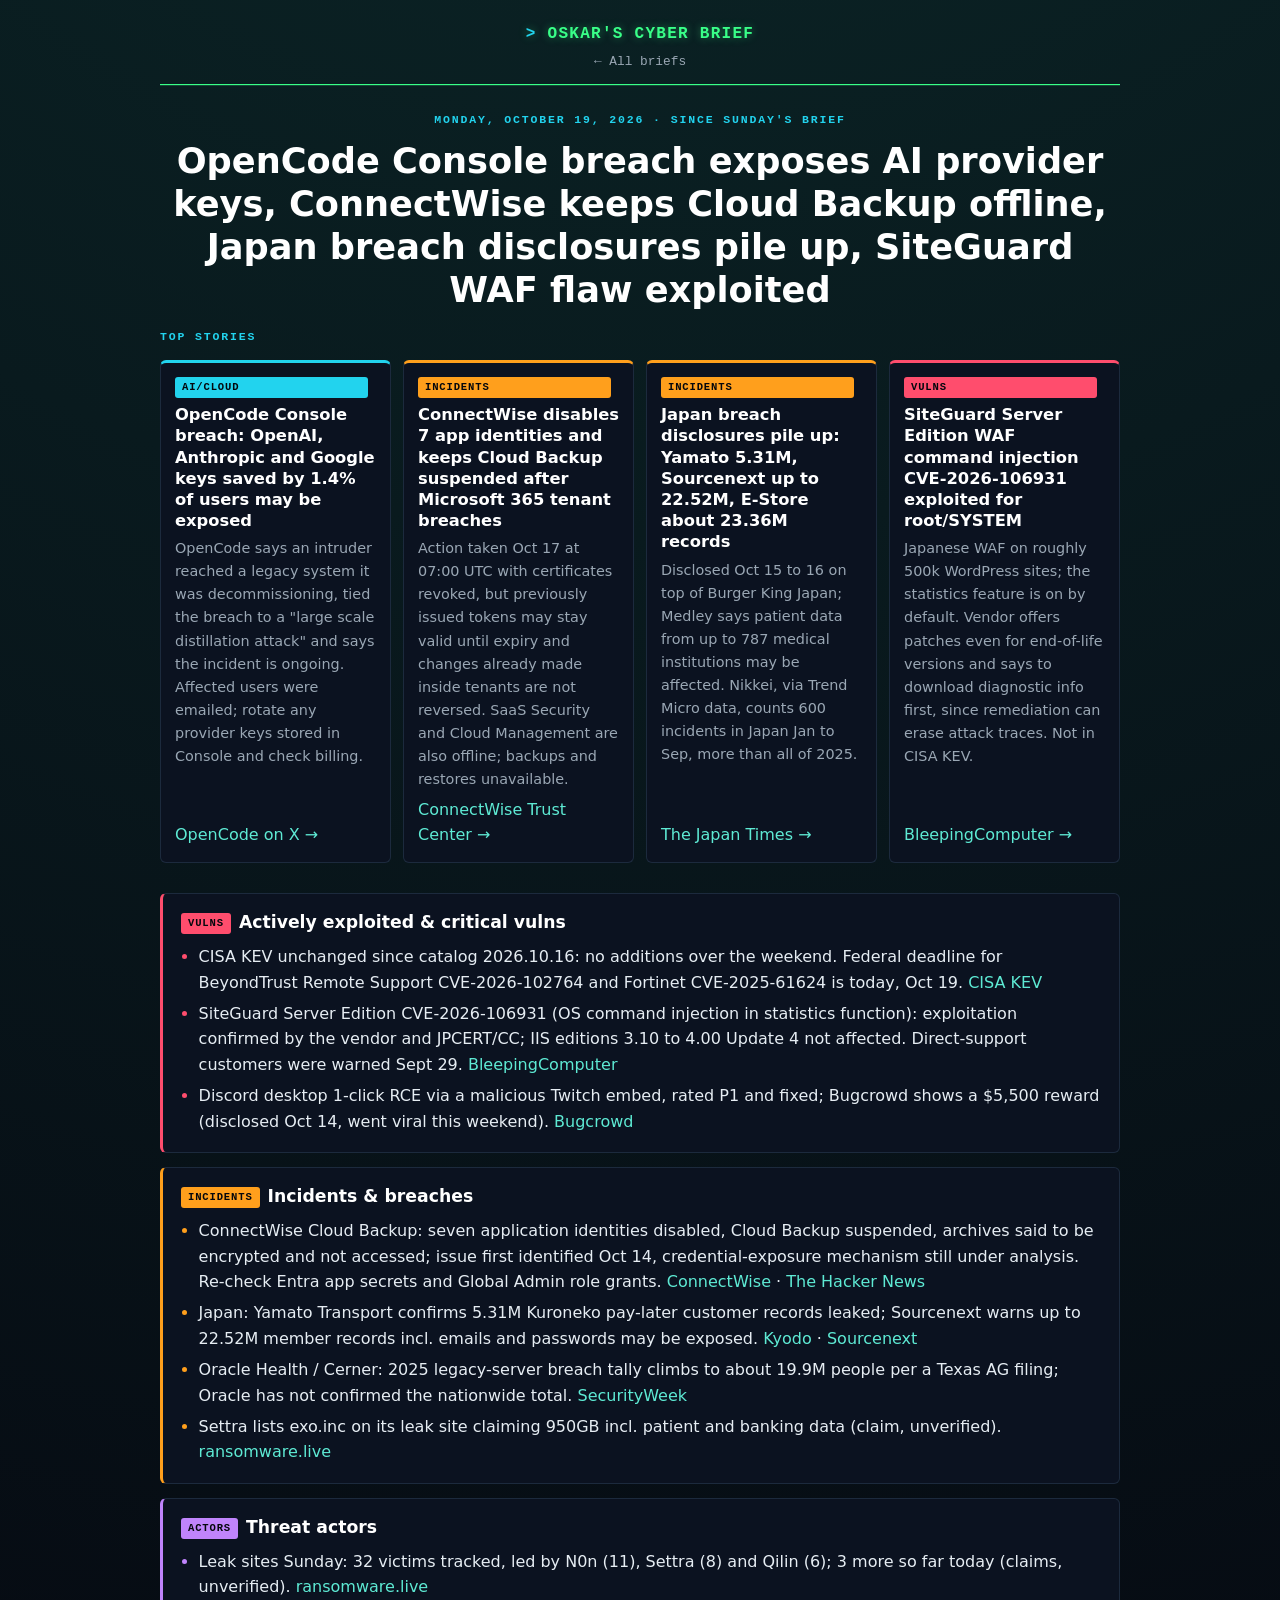
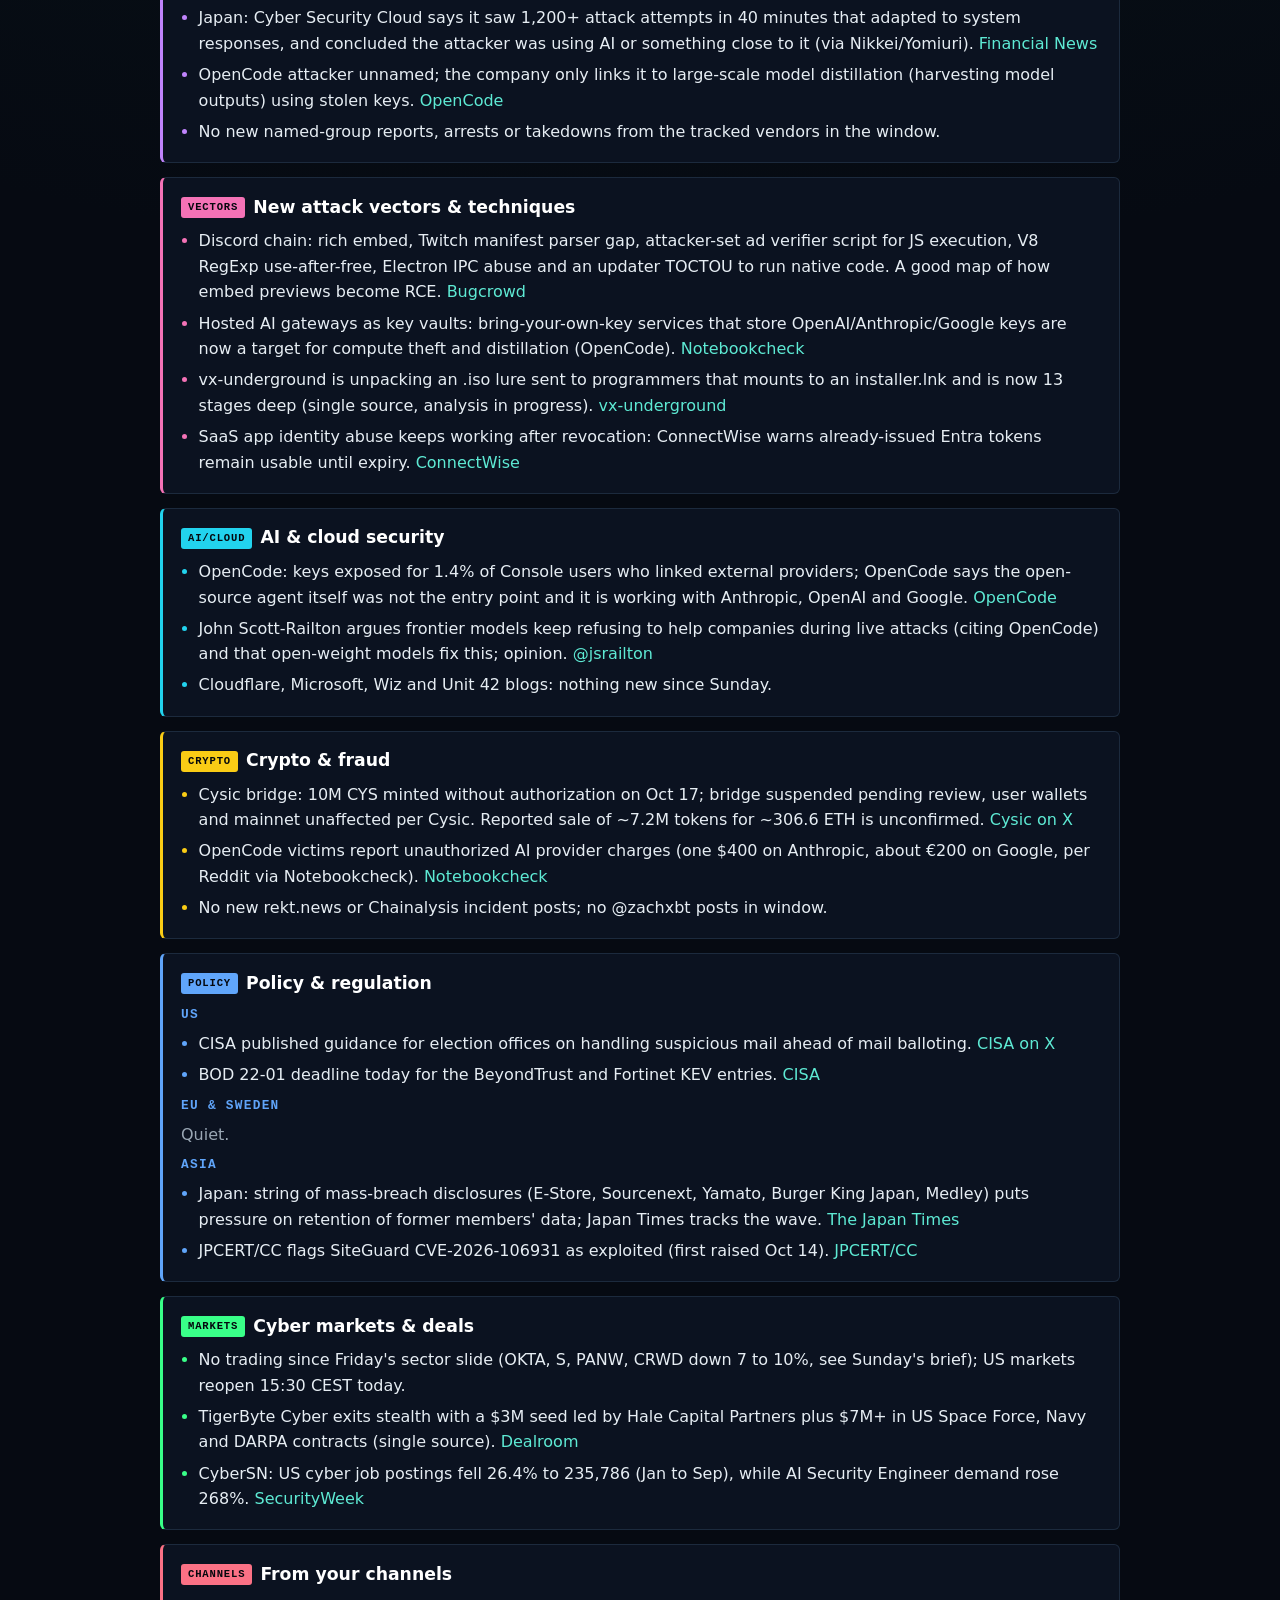
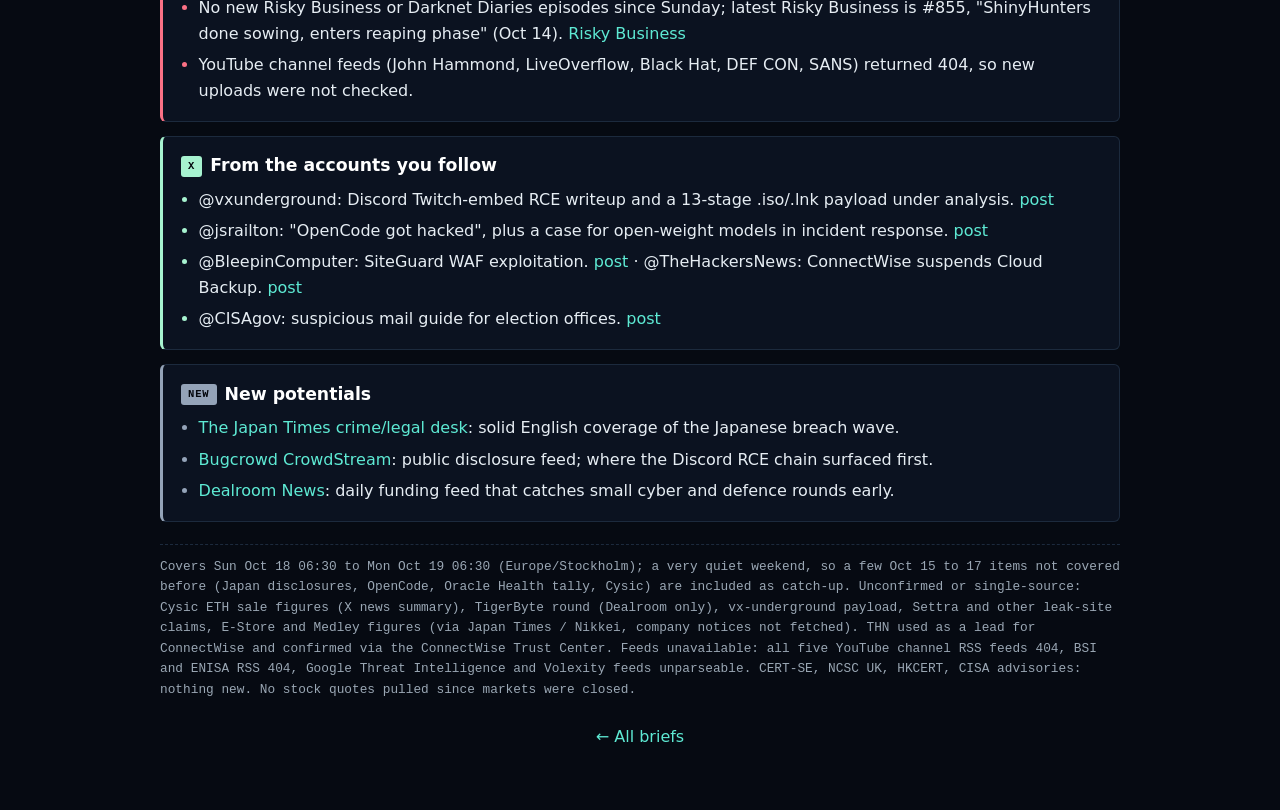
==== briefs/2026-10-19.html @ 973b5673 "Cyber Brief 2026-10-19" ====
<!doctype html><html lang="en"><head><meta charset="utf-8"><meta name="viewport" content="width=device-width,initial-scale=1"><meta name="color-scheme" content="dark">
<title>Cyber Brief · 2026-10-19</title><link rel="stylesheet" href="../style.css?v=1"></head><body><main>
<header class="topbar"><a class="brand" href="../">Oskar's Cyber Brief</a><a class="date" href="../">&larr; All briefs</a></header>
<div class="masthead"><div class="kicker">Monday, October 19, 2026 · since Sunday's brief</div><h1>OpenCode Console breach exposes AI provider keys, ConnectWise keeps Cloud Backup offline, Japan breach disclosures pile up, SiteGuard WAF flaw exploited</h1></div>
<div class="kicker">Top stories</div>
<section class="hero">
<article class="story ai"><span class="chip">AI/Cloud</span><h3>OpenCode Console breach: OpenAI, Anthropic and Google keys saved by 1.4% of users may be exposed</h3><p>OpenCode says an intruder reached a legacy system it was decommissioning, tied the breach to a "large scale distillation attack" and says the incident is ongoing. Affected users were emailed; rotate any provider keys stored in Console and check billing.</p><a href="https://x.com/opencode/status/2111519637049319818">OpenCode on X &rarr;</a></article>
<article class="story inc"><span class="chip">Incidents</span><h3>ConnectWise disables 7 app identities and keeps Cloud Backup suspended after Microsoft 365 tenant breaches</h3><p>Action taken Oct 17 at 07:00 UTC with certificates revoked, but previously issued tokens may stay valid until expiry and changes already made inside tenants are not reversed. SaaS Security and Cloud Management are also offline; backups and restores unavailable.</p><a href="https://www.connectwise.com/company/trust/advisories">ConnectWise Trust Center &rarr;</a></article>
<article class="story inc"><span class="chip">Incidents</span><h3>Japan breach disclosures pile up: Yamato 5.31M, Sourcenext up to 22.52M, E-Store about 23.36M records</h3><p>Disclosed Oct 15 to 16 on top of Burger King Japan; Medley says patient data from up to 787 medical institutions may be affected. Nikkei, via Trend Micro data, counts 600 incidents in Japan Jan to Sep, more than all of 2025.</p><a href="https://www.japantimes.co.jp/news/2026/10/17/japan/crime-legal/more-data-breaches-japan/">The Japan Times &rarr;</a></article>
<article class="story vul"><span class="chip">Vulns</span><h3>SiteGuard Server Edition WAF command injection CVE-2026-106931 exploited for root/SYSTEM</h3><p>Japanese WAF on roughly 500k WordPress sites; the statistics feature is on by default. Vendor offers patches even for end-of-life versions and says to download diagnostic info first, since remediation can erase attack traces. Not in CISA KEV.</p><a href="https://www.bleepingcomputer.com/news/security/hackers-exploit-siteguard-waf-flaw-to-run-commands-as-system-root/">BleepingComputer &rarr;</a></article>
</section>
<section class="area vul"><h2><span class="chip">Vulns</span>Actively exploited &amp; critical vulns</h2><ul><li>CISA KEV unchanged since catalog 2026.10.16: no additions over the weekend. Federal deadline for BeyondTrust Remote Support CVE-2026-102764 and Fortinet CVE-2025-61624 is today, Oct 19. <a href="https://www.cisa.gov/known-exploited-vulnerabilities-catalog">CISA KEV</a></li><li>SiteGuard Server Edition CVE-2026-106931 (OS command injection in statistics function): exploitation confirmed by the vendor and JPCERT/CC; IIS editions 3.10 to 4.00 Update 4 not affected. Direct-support customers were warned Sept 29. <a href="https://www.bleepingcomputer.com/news/security/hackers-exploit-siteguard-waf-flaw-to-run-commands-as-system-root/">BleepingComputer</a></li><li>Discord desktop 1-click RCE via a malicious Twitch embed, rated P1 and fixed; Bugcrowd shows a $5,500 reward (disclosed Oct 14, went viral this weekend). <a href="https://bugcrowd.com/disclosures/63864b55-10d6-4e82-a619-192b8c0c99ad/1-click-remote-code-execution-via-twitch-embed">Bugcrowd</a></li></ul></section>
<section class="area inc"><h2><span class="chip">Incidents</span>Incidents &amp; breaches</h2><ul><li>ConnectWise Cloud Backup: seven application identities disabled, Cloud Backup suspended, archives said to be encrypted and not accessed; issue first identified Oct 14, credential-exposure mechanism still under analysis. Re-check Entra app secrets and Global Admin role grants. <a href="https://www.connectwise.com/company/trust/advisories">ConnectWise</a> · <a href="https://thehackernews.com/2026/10/connectwise-suspends-cloud-backup-after.html">The Hacker News</a></li><li>Japan: Yamato Transport confirms 5.31M Kuroneko pay-later customer records leaked; Sourcenext warns up to 22.52M member records incl. emails and passwords may be exposed. <a href="https://english.kyodonews.net/articles/-/88454">Kyodo</a> · <a href="https://www.sourcenext.com/support/i/2026/1015_info/">Sourcenext</a></li><li>Oracle Health / Cerner: 2025 legacy-server breach tally climbs to about 19.9M people per a Texas AG filing; Oracle has not confirmed the nationwide total. <a href="https://www.securityweek.com/oracle-health-data-breach-tally-climbs-to-nearly-20-million/">SecurityWeek</a></li><li>Settra lists exo.inc on its leak site claiming 950GB incl. patient and banking data (claim, unverified). <a href="https://www.ransomware.live/">ransomware.live</a></li></ul></section>
<section class="area ta"><h2><span class="chip">Actors</span>Threat actors</h2><ul><li>Leak sites Sunday: 32 victims tracked, led by N0n (11), Settra (8) and Qilin (6); 3 more so far today (claims, unverified). <a href="https://www.ransomware.live/">ransomware.live</a></li><li>Japan: Cyber Security Cloud says it saw 1,200+ attack attempts in 40 minutes that adapted to system responses, and concluded the attacker was using AI or something close to it (via Nikkei/Yomiuri). <a href="https://en.fnnews.com/news/202610181135514429">Financial News</a></li><li>OpenCode attacker unnamed; the company only links it to large-scale model distillation (harvesting model outputs) using stolen keys. <a href="https://x.com/opencode/status/2111519637049319818">OpenCode</a></li><li>No new named-group reports, arrests or takedowns from the tracked vendors in the window.</li></ul></section>
<section class="area vec"><h2><span class="chip">Vectors</span>New attack vectors &amp; techniques</h2><ul><li>Discord chain: rich embed, Twitch manifest parser gap, attacker-set ad verifier script for JS execution, V8 RegExp use-after-free, Electron IPC abuse and an updater TOCTOU to run native code. A good map of how embed previews become RCE. <a href="https://bugcrowd.com/disclosures/63864b55-10d6-4e82-a619-192b8c0c99ad/1-click-remote-code-execution-via-twitch-embed">Bugcrowd</a></li><li>Hosted AI gateways as key vaults: bring-your-own-key services that store OpenAI/Anthropic/Google keys are now a target for compute theft and distillation (OpenCode). <a href="https://www.notebookcheck.net/OpenCode-hacked-users-urged-to-revoke-their-API-keys.1426957.0.html">Notebookcheck</a></li><li>vx-underground is unpacking an .iso lure sent to programmers that mounts to an installer.lnk and is now 13 stages deep (single source, analysis in progress). <a href="https://x.com/vxunderground/status/2111963222131552719">vx-underground</a></li><li>SaaS app identity abuse keeps working after revocation: ConnectWise warns already-issued Entra tokens remain usable until expiry. <a href="https://www.connectwise.com/company/trust/advisories">ConnectWise</a></li></ul></section>
<section class="area ai"><h2><span class="chip">AI/Cloud</span>AI &amp; cloud security</h2><ul><li>OpenCode: keys exposed for 1.4% of Console users who linked external providers; OpenCode says the open-source agent itself was not the entry point and it is working with Anthropic, OpenAI and Google. <a href="https://x.com/opencode/status/2111519637049319818">OpenCode</a></li><li>John Scott-Railton argues frontier models keep refusing to help companies during live attacks (citing OpenCode) and that open-weight models fix this; opinion. <a href="https://x.com/jsrailton/status/2111842783795274059">@jsrailton</a></li><li>Cloudflare, Microsoft, Wiz and Unit 42 blogs: nothing new since Sunday.</li></ul></section>
<section class="area cry"><h2><span class="chip">Crypto</span>Crypto &amp; fraud</h2><ul><li>Cysic bridge: 10M CYS minted without authorization on Oct 17; bridge suspended pending review, user wallets and mainnet unaffected per Cysic. Reported sale of ~7.2M tokens for ~306.6 ETH is unconfirmed. <a href="https://x.com/cysic_xyz/status/2111769101723218106">Cysic on X</a></li><li>OpenCode victims report unauthorized AI provider charges (one $400 on Anthropic, about €200 on Google, per Reddit via Notebookcheck). <a href="https://www.notebookcheck.net/OpenCode-hacked-users-urged-to-revoke-their-API-keys.1426957.0.html">Notebookcheck</a></li><li>No new rekt.news or Chainalysis incident posts; no @zachxbt posts in window.</li></ul></section>
<section class="area pol"><h2><span class="chip">Policy</span>Policy &amp; regulation</h2><h4>US</h4><ul><li>CISA published guidance for election offices on handling suspicious mail ahead of mail balloting. <a href="https://x.com/CISAgov/status/2111937870780829728">CISA on X</a></li><li>BOD 22-01 deadline today for the BeyondTrust and Fortinet KEV entries. <a href="https://www.cisa.gov/known-exploited-vulnerabilities-catalog">CISA</a></li></ul><h4>EU &amp; Sweden</h4><ul><li class="empty">Quiet.</li></ul><h4>Asia</h4><ul><li>Japan: string of mass-breach disclosures (E-Store, Sourcenext, Yamato, Burger King Japan, Medley) puts pressure on retention of former members' data; Japan Times tracks the wave. <a href="https://www.japantimes.co.jp/news/2026/10/17/japan/crime-legal/more-data-breaches-japan/">The Japan Times</a></li><li>JPCERT/CC flags SiteGuard CVE-2026-106931 as exploited (first raised Oct 14). <a href="https://www.jpcert.or.jp/english/at/2026.html">JPCERT/CC</a></li></ul></section>
<section class="area mkt"><h2><span class="chip">Markets</span>Cyber markets &amp; deals</h2><ul><li>No trading since Friday's sector slide (OKTA, S, PANW, CRWD down 7 to 10%, see Sunday's brief); US markets reopen 15:30 CEST today.</li><li>TigerByte Cyber exits stealth with a $3M seed led by Hale Capital Partners plus $7M+ in US Space Force, Navy and DARPA contracts (single source). <a href="https://dealroom.co/news/163630-tigerbyte-cyber-exits-stealth-with-3m-seed-and-7m-in-government-contract/">Dealroom</a></li><li>CyberSN: US cyber job postings fell 26.4% to 235,786 (Jan to Sep), while AI Security Engineer demand rose 268%. <a href="https://www.securityweek.com/us-cybersecurity-job-postings-fall-26-as-ai-security-engineer-demand-soars/">SecurityWeek</a></li></ul></section>
<section class="area yt"><h2><span class="chip">Channels</span>From your channels</h2><ul><li>No new Risky Business or Darknet Diaries episodes since Sunday; latest Risky Business is #855, "ShinyHunters done sowing, enters reaping phase" (Oct 14). <a href="https://risky.biz/">Risky Business</a></li><li>YouTube channel feeds (John Hammond, LiveOverflow, Black Hat, DEF CON, SANS) returned 404, so new uploads were not checked.</li></ul></section>
<section class="area acc"><h2><span class="chip">X</span>From the accounts you follow</h2><ul><li>@vxunderground: Discord Twitch-embed RCE writeup and a 13-stage .iso/.lnk payload under analysis. <a href="https://x.com/vxunderground/status/2111926875626893547">post</a></li><li>@jsrailton: "OpenCode got hacked", plus a case for open-weight models in incident response. <a href="https://x.com/jsrailton/status/2111842783795274059">post</a></li><li>@BleepinComputer: SiteGuard WAF exploitation. <a href="https://x.com/BleepinComputer/status/2111825678198813158">post</a> · @TheHackersNews: ConnectWise suspends Cloud Backup. <a href="https://x.com/TheHackersNews/status/2111735760466608485">post</a></li><li>@CISAgov: suspicious mail guide for election offices. <a href="https://x.com/CISAgov/status/2111937870780829728">post</a></li></ul></section>
<section class="area pot"><h2><span class="chip">New</span>New potentials</h2><ul><li><a href="https://www.japantimes.co.jp/news/2026/10/17/japan/crime-legal/more-data-breaches-japan/">The Japan Times crime/legal desk</a>: solid English coverage of the Japanese breach wave.</li><li><a href="https://bugcrowd.com/crowdstream">Bugcrowd CrowdStream</a>: public disclosure feed; where the Discord RCE chain surfaced first.</li><li><a href="https://dealroom.co/news">Dealroom News</a>: daily funding feed that catches small cyber and defence rounds early.</li></ul></section>
<p class="note">Covers Sun Oct 18 06:30 to Mon Oct 19 06:30 (Europe/Stockholm); a very quiet weekend, so a few Oct 15 to 17 items not covered before (Japan disclosures, OpenCode, Oracle Health tally, Cysic) are included as catch-up. Unconfirmed or single-source: Cysic ETH sale figures (X news summary), TigerByte round (Dealroom only), vx-underground payload, Settra and other leak-site claims, E-Store and Medley figures (via Japan Times / Nikkei, company notices not fetched). THN used as a lead for ConnectWise and confirmed via the ConnectWise Trust Center. Feeds unavailable: all five YouTube channel RSS feeds 404, BSI and ENISA RSS 404, Google Threat Intelligence and Volexity feeds unparseable. CERT-SE, NCSC UK, HKCERT, CISA advisories: nothing new. No stock quotes pulled since markets were closed.</p>
<footer><a href="../">&larr; All briefs</a></footer></main></body></html>
---- style.css ----
:root{--bg:#060a12;--card:#0b1220;--fg:#e6edf3;--muted:#9aa7b4;--line:#1c2a3d;--g:#39ff88;--c:#22d3ee;--link:#5eead4;
--vul:#ff4d6d;--inc:#ff9f1c;--ta:#c084fc;--vec:#f472b6;--ai:#22d3ee;--cry:#facc15;--pol:#60a5fa;--mkt:#39ff88;--yt:#fb7185;--acc:#a7f3d0;--pot:#94a3b8;--r:6px}
*{box-sizing:border-box}
body{margin:0;background:var(--bg) radial-gradient(circle at 50% -20%,#0c2a2a 0,transparent 55%) no-repeat;color:var(--fg);font:16px/1.6 Inter,system-ui,-apple-system,"Segoe UI",Roboto,sans-serif}
main{max-width:1000px;margin:0 auto;padding:22px 20px 60px}
a{color:var(--link);text-decoration:none;font-weight:500}a:hover{text-decoration:underline}
.mono,.topbar,.kicker,.chip,.bcard .d,.note{font-family:"JetBrains Mono",ui-monospace,Menlo,Consolas,monospace}
.topbar{display:flex;flex-direction:column;align-items:center;text-align:center;gap:4px;padding-bottom:12px;border-bottom:1px solid var(--g);box-shadow:0 1px 0 #39ff8833}
.brand{font-weight:800;color:var(--g);letter-spacing:.08em;text-transform:uppercase;text-shadow:0 0 8px #39ff8866}
.brand::before{content:"> ";color:var(--c)}
.date{color:var(--muted);font-size:.8rem}
.masthead{margin:26px 0 16px;text-align:center}
.kicker{text-transform:uppercase;letter-spacing:.16em;font-size:.72rem;font-weight:700;color:var(--c)}
h1{font-size:clamp(1.45rem,4vw,2.2rem);line-height:1.22;margin:.3em 0;color:#fff}
.legend{display:flex;flex-wrap:wrap;gap:6px;justify-content:center;margin-top:12px}
.hero{display:grid;grid-template-columns:repeat(auto-fit,minmax(215px,1fr));gap:12px;margin:14px 0 30px}
.story{background:var(--card);border:1px solid var(--line);border-top:3px solid var(--k);border-radius:var(--r);padding:14px;display:flex;flex-direction:column;gap:6px}
.story h3{margin:0;font-size:1.02rem;line-height:1.3;color:#fff}.story p{margin:0;color:var(--muted);font-size:.9rem;flex:1}
.chip{display:inline-block;font-size:.66rem;font-weight:700;letter-spacing:.08em;text-transform:uppercase;padding:2px 7px;border-radius:3px;color:#04070d;background:var(--k);margin-right:8px;vertical-align:middle}
.area{background:var(--card);border:1px solid var(--line);border-left:3px solid var(--k);border-radius:var(--r);padding:12px 18px;margin:14px 0}
.area h2{font-size:1.08rem;margin:.2em 0 .4em;color:#fff}.area h4{margin:.6em 0 0;color:var(--k);font-size:.8rem;text-transform:uppercase;letter-spacing:.1em;font-family:ui-monospace,Menlo,monospace}
.area ul{margin:.2em 0;padding-left:1.1em}.area li{margin:.35em 0}.area li::marker{color:var(--k)}
li.empty{color:var(--muted);list-style:none;margin-left:-1.1em}
.vul{--k:var(--vul)}.inc{--k:var(--inc)}.ta{--k:var(--ta)}.vec{--k:var(--vec)}.ai{--k:var(--ai)}.cry{--k:var(--cry)}.pol{--k:var(--pol)}.mkt{--k:var(--mkt)}.yt{--k:var(--yt)}.acc{--k:var(--acc)}.pot{--k:var(--pot)}
.cards{display:grid;grid-template-columns:repeat(auto-fit,minmax(280px,1fr));gap:12px;margin-top:22px}
.bcard{display:block;background:var(--card);border:1px solid var(--line);border-radius:var(--r);padding:14px;color:var(--fg)}
.bcard:hover{border-color:var(--g);text-decoration:none;box-shadow:0 0 12px #39ff8822}
.bcard .d{color:var(--g);font-size:.75rem}.bcard .h{margin-top:6px;font-weight:600;line-height:1.35}
.note{color:var(--muted);font-size:.8rem;border-top:1px dashed var(--line);padding-top:12px;margin-top:22px}
footer{margin-top:24px;text-align:center}
@media(max-width:600px){main{padding:16px 12px 40px}.area{padding:10px 12px}}
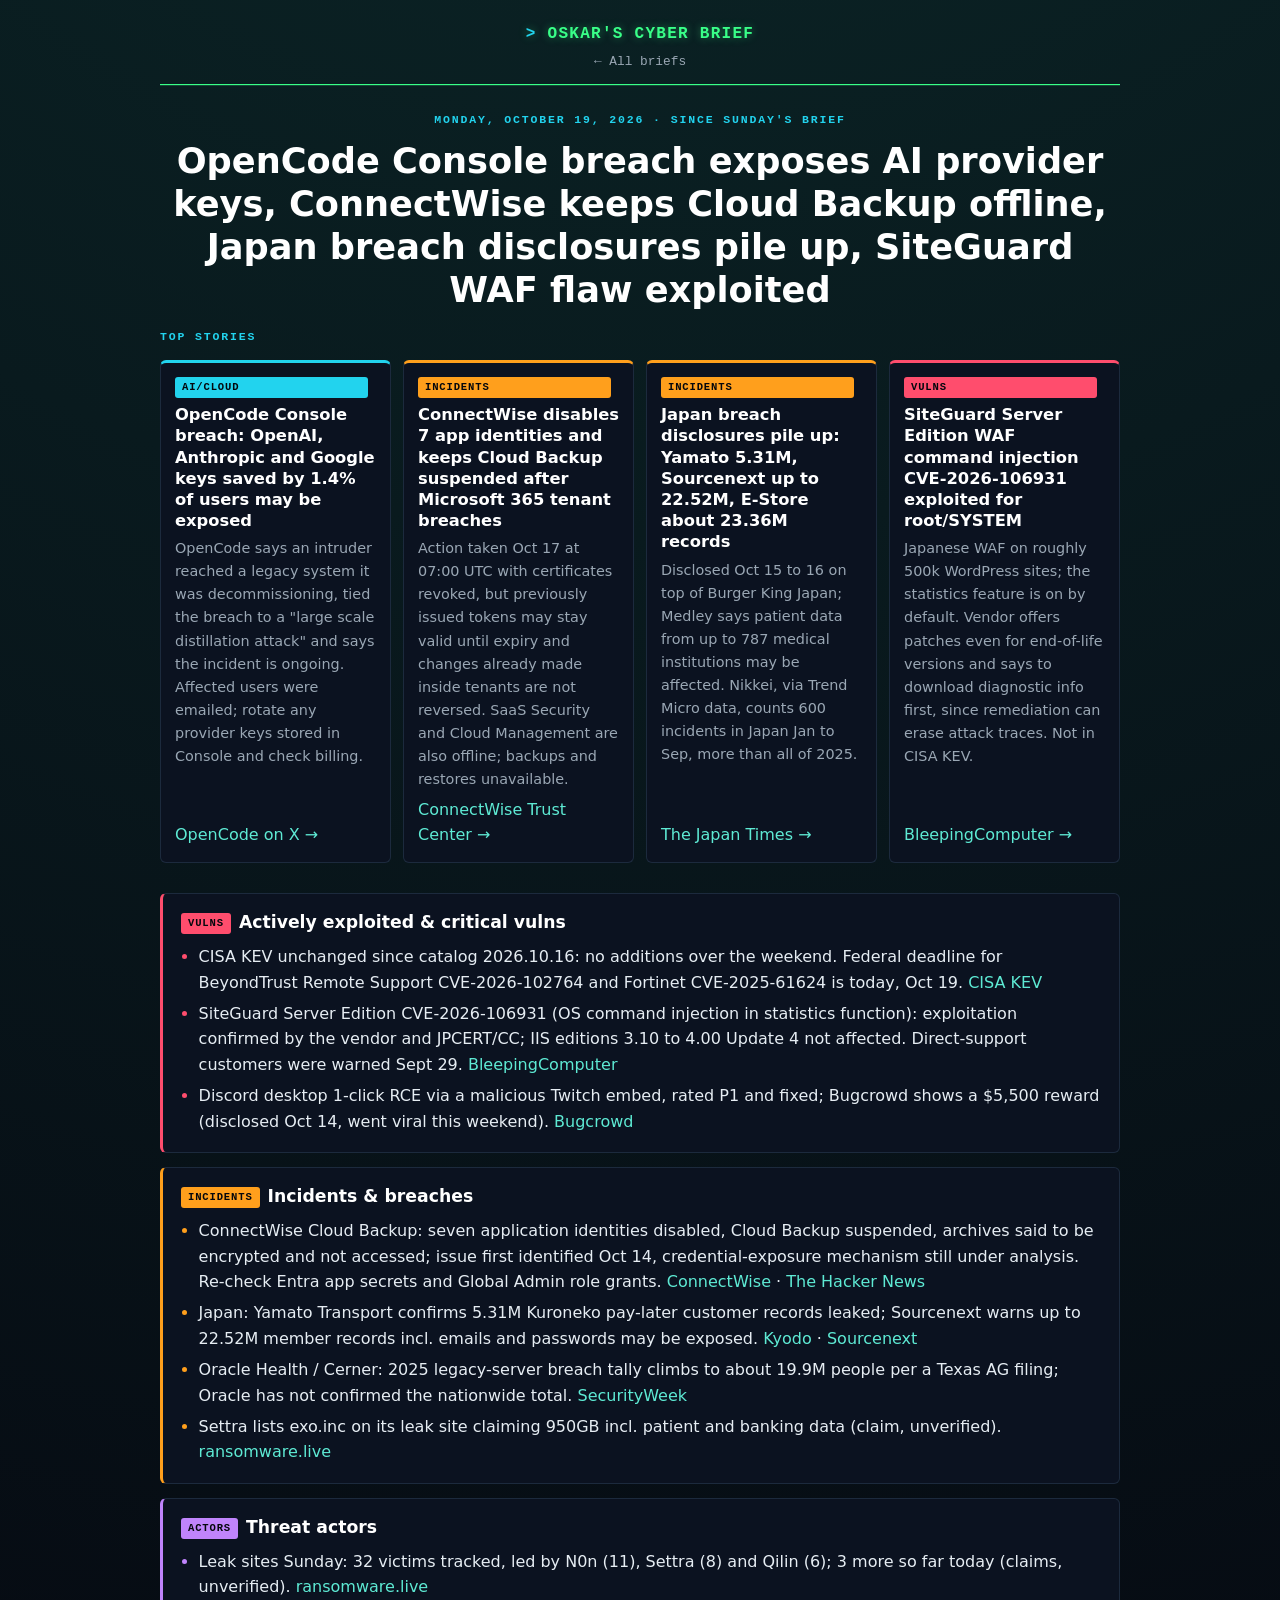
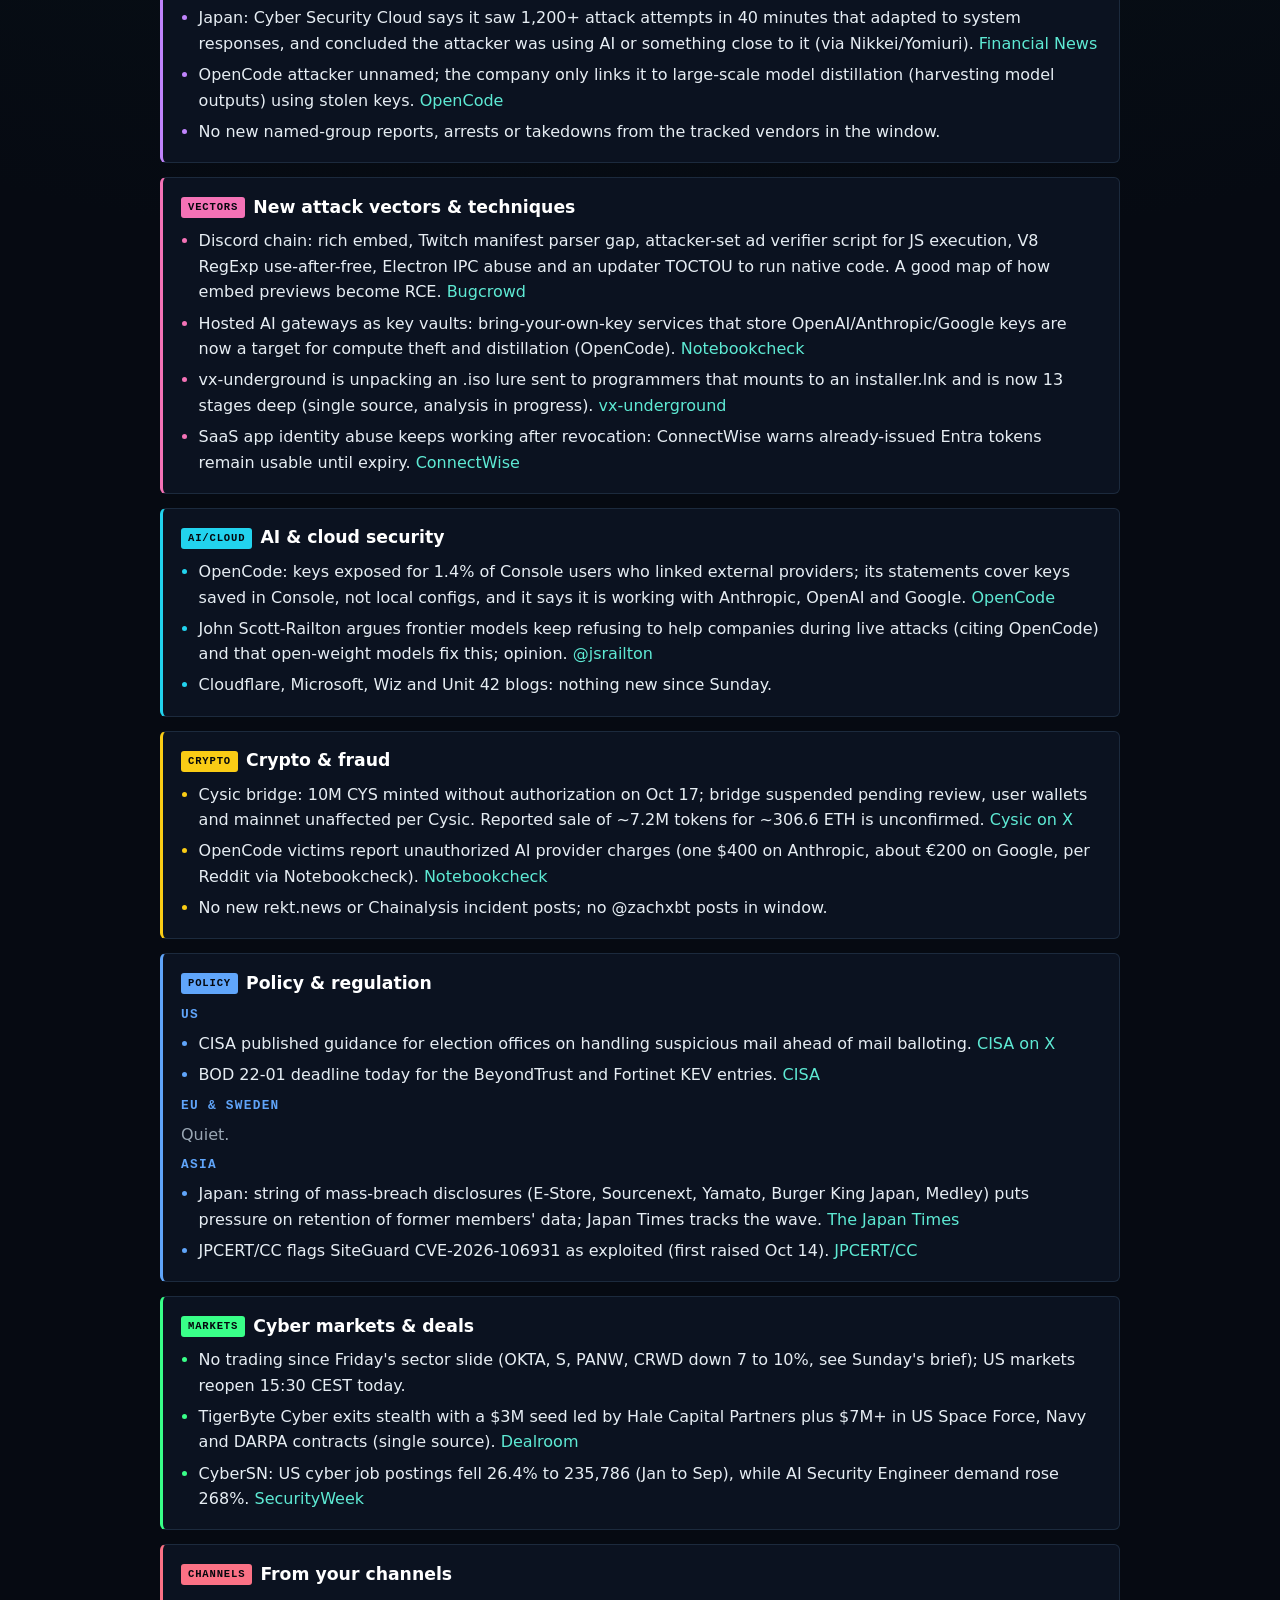
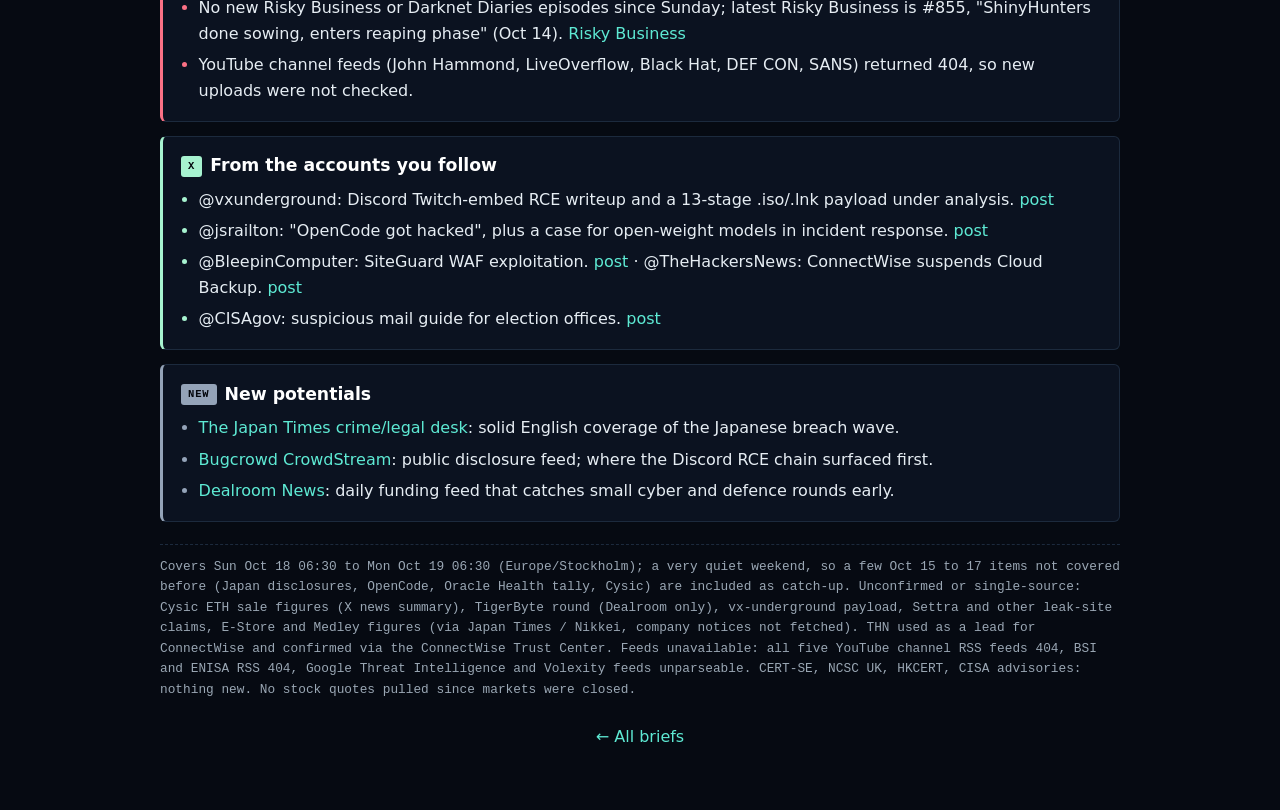
==== commit a663503f: "Cyber Brief 2026-10-19: wording" ====
--- a/briefs/2026-10-19.html
+++ b/briefs/2026-10-19.html
@@ -13,7 +13,7 @@
 <section class="area inc"><h2><span class="chip">Incidents</span>Incidents &amp; breaches</h2><ul><li>ConnectWise Cloud Backup: seven application identities disabled, Cloud Backup suspended, archives said to be encrypted and not accessed; issue first identified Oct 14, credential-exposure mechanism still under analysis. Re-check Entra app secrets and Global Admin role grants. <a href="https://www.connectwise.com/company/trust/advisories">ConnectWise</a> · <a href="https://thehackernews.com/2026/10/connectwise-suspends-cloud-backup-after.html">The Hacker News</a></li><li>Japan: Yamato Transport confirms 5.31M Kuroneko pay-later customer records leaked; Sourcenext warns up to 22.52M member records incl. emails and passwords may be exposed. <a href="https://english.kyodonews.net/articles/-/88454">Kyodo</a> · <a href="https://www.sourcenext.com/support/i/2026/1015_info/">Sourcenext</a></li><li>Oracle Health / Cerner: 2025 legacy-server breach tally climbs to about 19.9M people per a Texas AG filing; Oracle has not confirmed the nationwide total. <a href="https://www.securityweek.com/oracle-health-data-breach-tally-climbs-to-nearly-20-million/">SecurityWeek</a></li><li>Settra lists exo.inc on its leak site claiming 950GB incl. patient and banking data (claim, unverified). <a href="https://www.ransomware.live/">ransomware.live</a></li></ul></section>
 <section class="area ta"><h2><span class="chip">Actors</span>Threat actors</h2><ul><li>Leak sites Sunday: 32 victims tracked, led by N0n (11), Settra (8) and Qilin (6); 3 more so far today (claims, unverified). <a href="https://www.ransomware.live/">ransomware.live</a></li><li>Japan: Cyber Security Cloud says it saw 1,200+ attack attempts in 40 minutes that adapted to system responses, and concluded the attacker was using AI or something close to it (via Nikkei/Yomiuri). <a href="https://en.fnnews.com/news/202610181135514429">Financial News</a></li><li>OpenCode attacker unnamed; the company only links it to large-scale model distillation (harvesting model outputs) using stolen keys. <a href="https://x.com/opencode/status/2111519637049319818">OpenCode</a></li><li>No new named-group reports, arrests or takedowns from the tracked vendors in the window.</li></ul></section>
 <section class="area vec"><h2><span class="chip">Vectors</span>New attack vectors &amp; techniques</h2><ul><li>Discord chain: rich embed, Twitch manifest parser gap, attacker-set ad verifier script for JS execution, V8 RegExp use-after-free, Electron IPC abuse and an updater TOCTOU to run native code. A good map of how embed previews become RCE. <a href="https://bugcrowd.com/disclosures/63864b55-10d6-4e82-a619-192b8c0c99ad/1-click-remote-code-execution-via-twitch-embed">Bugcrowd</a></li><li>Hosted AI gateways as key vaults: bring-your-own-key services that store OpenAI/Anthropic/Google keys are now a target for compute theft and distillation (OpenCode). <a href="https://www.notebookcheck.net/OpenCode-hacked-users-urged-to-revoke-their-API-keys.1426957.0.html">Notebookcheck</a></li><li>vx-underground is unpacking an .iso lure sent to programmers that mounts to an installer.lnk and is now 13 stages deep (single source, analysis in progress). <a href="https://x.com/vxunderground/status/2111963222131552719">vx-underground</a></li><li>SaaS app identity abuse keeps working after revocation: ConnectWise warns already-issued Entra tokens remain usable until expiry. <a href="https://www.connectwise.com/company/trust/advisories">ConnectWise</a></li></ul></section>
-<section class="area ai"><h2><span class="chip">AI/Cloud</span>AI &amp; cloud security</h2><ul><li>OpenCode: keys exposed for 1.4% of Console users who linked external providers; OpenCode says the open-source agent itself was not the entry point and it is working with Anthropic, OpenAI and Google. <a href="https://x.com/opencode/status/2111519637049319818">OpenCode</a></li><li>John Scott-Railton argues frontier models keep refusing to help companies during live attacks (citing OpenCode) and that open-weight models fix this; opinion. <a href="https://x.com/jsrailton/status/2111842783795274059">@jsrailton</a></li><li>Cloudflare, Microsoft, Wiz and Unit 42 blogs: nothing new since Sunday.</li></ul></section>
+<section class="area ai"><h2><span class="chip">AI/Cloud</span>AI &amp; cloud security</h2><ul><li>OpenCode: keys exposed for 1.4% of Console users who linked external providers; its statements cover keys saved in Console, not local configs, and it says it is working with Anthropic, OpenAI and Google. <a href="https://x.com/opencode/status/2111519637049319818">OpenCode</a></li><li>John Scott-Railton argues frontier models keep refusing to help companies during live attacks (citing OpenCode) and that open-weight models fix this; opinion. <a href="https://x.com/jsrailton/status/2111842783795274059">@jsrailton</a></li><li>Cloudflare, Microsoft, Wiz and Unit 42 blogs: nothing new since Sunday.</li></ul></section>
 <section class="area cry"><h2><span class="chip">Crypto</span>Crypto &amp; fraud</h2><ul><li>Cysic bridge: 10M CYS minted without authorization on Oct 17; bridge suspended pending review, user wallets and mainnet unaffected per Cysic. Reported sale of ~7.2M tokens for ~306.6 ETH is unconfirmed. <a href="https://x.com/cysic_xyz/status/2111769101723218106">Cysic on X</a></li><li>OpenCode victims report unauthorized AI provider charges (one $400 on Anthropic, about €200 on Google, per Reddit via Notebookcheck). <a href="https://www.notebookcheck.net/OpenCode-hacked-users-urged-to-revoke-their-API-keys.1426957.0.html">Notebookcheck</a></li><li>No new rekt.news or Chainalysis incident posts; no @zachxbt posts in window.</li></ul></section>
 <section class="area pol"><h2><span class="chip">Policy</span>Policy &amp; regulation</h2><h4>US</h4><ul><li>CISA published guidance for election offices on handling suspicious mail ahead of mail balloting. <a href="https://x.com/CISAgov/status/2111937870780829728">CISA on X</a></li><li>BOD 22-01 deadline today for the BeyondTrust and Fortinet KEV entries. <a href="https://www.cisa.gov/known-exploited-vulnerabilities-catalog">CISA</a></li></ul><h4>EU &amp; Sweden</h4><ul><li class="empty">Quiet.</li></ul><h4>Asia</h4><ul><li>Japan: string of mass-breach disclosures (E-Store, Sourcenext, Yamato, Burger King Japan, Medley) puts pressure on retention of former members' data; Japan Times tracks the wave. <a href="https://www.japantimes.co.jp/news/2026/10/17/japan/crime-legal/more-data-breaches-japan/">The Japan Times</a></li><li>JPCERT/CC flags SiteGuard CVE-2026-106931 as exploited (first raised Oct 14). <a href="https://www.jpcert.or.jp/english/at/2026.html">JPCERT/CC</a></li></ul></section>
 <section class="area mkt"><h2><span class="chip">Markets</span>Cyber markets &amp; deals</h2><ul><li>No trading since Friday's sector slide (OKTA, S, PANW, CRWD down 7 to 10%, see Sunday's brief); US markets reopen 15:30 CEST today.</li><li>TigerByte Cyber exits stealth with a $3M seed led by Hale Capital Partners plus $7M+ in US Space Force, Navy and DARPA contracts (single source). <a href="https://dealroom.co/news/163630-tigerbyte-cyber-exits-stealth-with-3m-seed-and-7m-in-government-contract/">Dealroom</a></li><li>CyberSN: US cyber job postings fell 26.4% to 235,786 (Jan to Sep), while AI Security Engineer demand rose 268%. <a href="https://www.securityweek.com/us-cybersecurity-job-postings-fall-26-as-ai-security-engineer-demand-soars/">SecurityWeek</a></li></ul></section>
